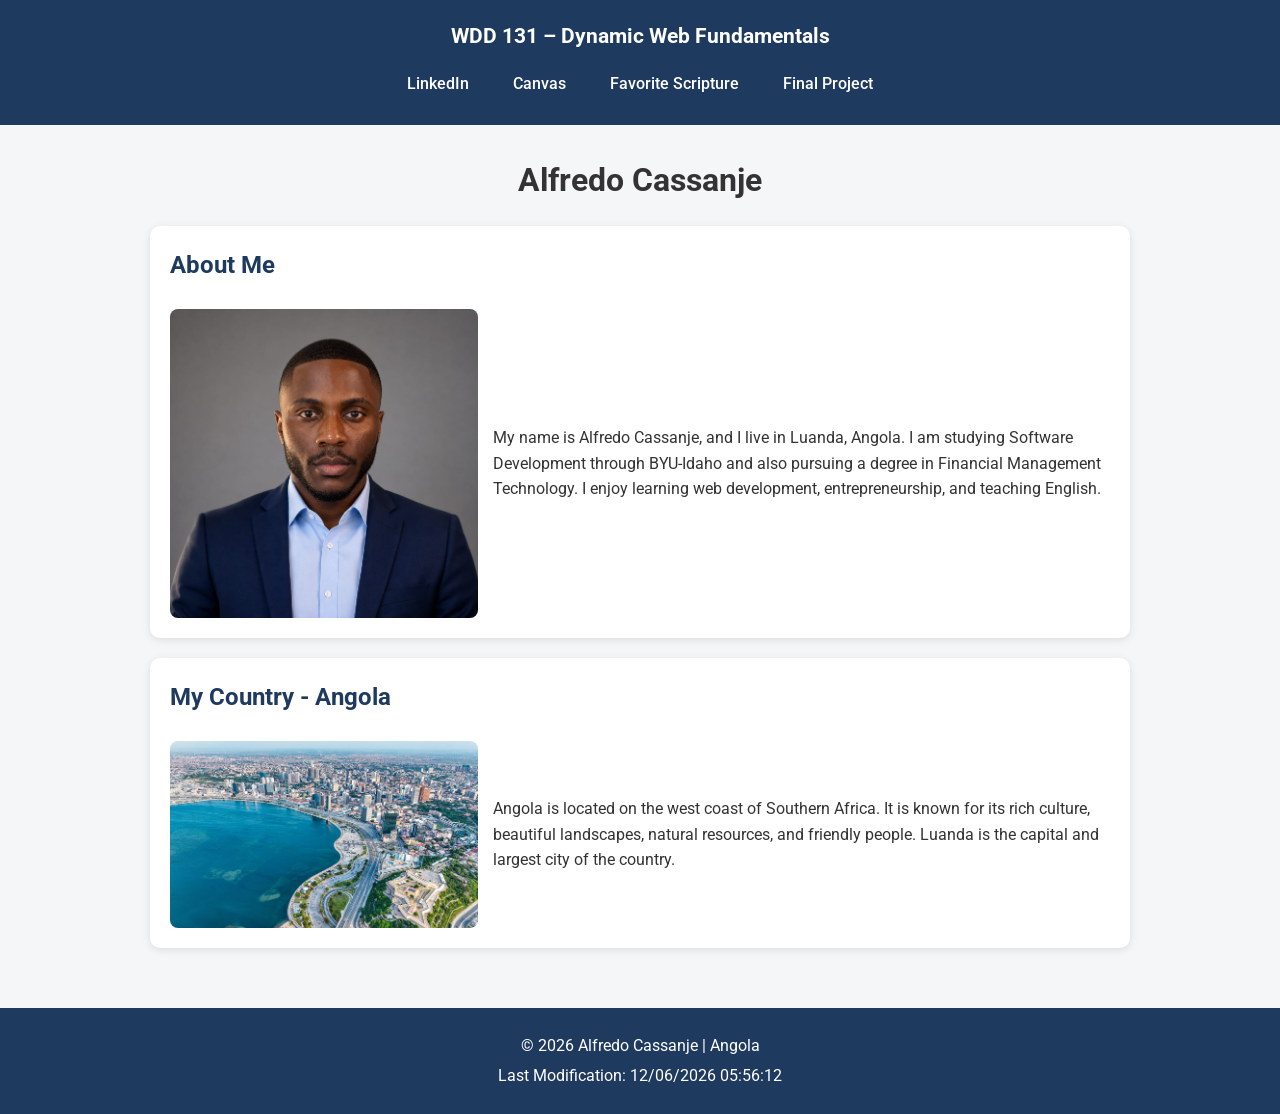
==== index.html @ d2b7ea95 "verygood" ====
<!DOCTYPE html>
<html lang="en-us">

<head>
    <meta charset="UTF-8">
    <meta name="viewport" content="width=device-width, initial-scale=1.0">

    <title>WDD 131 – Dynamic Web Fundamentals – Alfredo Cassanje</title>

    <meta name="description"
        content="WDD 131 – Dynamic Web Fundamentals. Alfredo Cassanje. HTML, CSS, JavaScript, Web Development, BYU-Idaho.">

    <meta name="author" content="Alfredo Cassanje">

    <!-- Google Fonts -->
    <link rel="preconnect" href="https://fonts.googleapis.com">
    <link rel="preconnect" href="https://fonts.gstatic.com" crossorigin>
    <link href="https://fonts.googleapis.com/css2?family=Roboto:wght@400;700&display=swap" rel="stylesheet">

    <!-- CSS -->
    <link rel="stylesheet" href="styles/base.css">

    <!-- JavaScript -->
    <script src="scripts/getdates.js" defer></script>
</head>

<body>

    <header>

        <span id="course-title">
            WDD 131 – Dynamic Web Fundamentals
        </span>

        <nav>
            <a href="https://www.linkedin.com/" target="_blank">LinkedIn</a>

            <a href="https://byupw.instructure.com/" target="_blank">Canvas</a>

            <a href="https://www.churchofjesuschrist.org/study/scriptures/bofm/1-ne/3?lang=eng&id=p7#p7"
                target="_blank">
                Favorite Scripture
            </a>

            <a href="#">Final Project</a>
        </nav>

    </header>

    <main>

        <h1>Alfredo Cassanje</h1>

        <section class="card">

            <h2>About Me</h2>

            <img src="images/profile.jpg" alt="Photo of Alfredo Cassanje">

            <p>
                My name is Alfredo Cassanje, and I live in Luanda, Angola.
                I am studying Software Development through BYU-Idaho and also
                pursuing a degree in Financial Management Technology. I enjoy
                learning web development, entrepreneurship, and teaching English.
            </p>

        </section>

        <section class="card">

            <h2>My Country - Angola</h2>

            <img src="images/angola.jpg" alt="Landscape of Angola">

            <p>
                Angola is located on the west coast of Southern Africa.
                It is known for its rich culture, beautiful landscapes,
                natural resources, and friendly people. Luanda is the capital
                and largest city of the country.
            </p>

        </section>

    </main>

    <footer>

        <p>
            &copy;
            <span id="currentyear"></span>
            Alfredo Cassanje | Angola
        </p>

        <p id="lastModified"></p>

    </footer>

</body>

</html>
---- styles/base.css ----
/* =========================
   RESET BÁSICO
========================= */
* {
    margin: 0;
    padding: 0;
    box-sizing: border-box;
}

/* =========================
   BODY
========================= */
body {
    font-family: 'Roboto', sans-serif;
    line-height: 1.6;
    background-color: #f4f6f8;
    color: #333;
}

/* =========================
   HEADER
========================= */
header {
    background-color: #1f3a5f;
    color: white;
    padding: 20px;
    text-align: center;
}

/* Título do curso */
#course-title {
    display: block;
    font-size: 1.3rem;
    font-weight: bold;
    margin-bottom: 10px;
}

/* =========================
   NAVIGATION (FLEXBOX)
========================= */
nav {
    display: flex;
    justify-content: center;
    gap: 20px;
    flex-wrap: wrap;
}

nav a {
    color: white;
    text-decoration: none;
    font-weight: 500;
    padding: 8px 12px;
    border-radius: 5px;
    transition: all 0.3s ease;
}

nav a:hover {
    background-color: white;
    color: #1f3a5f;
}

/* =========================
   MAIN
========================= */
main {
    max-width: 1000px;
    margin: 20px auto;
    padding: 10px;
}

/* Título principal */
main h1 {
    text-align: center;
    margin-bottom: 20px;
}

/* =========================
   CARDS (GRID)
========================= */
.card {
    background: white;
    padding: 20px;
    margin-bottom: 20px;
    border-radius: 10px;
    box-shadow: 0 2px 8px rgba(0,0,0,0.1);

    display: grid;
    grid-template-columns: 1fr 2fr;
    gap: 15px;
    align-items: center;
}

.card h2 {
    grid-column: 1 / -1;
    margin-bottom: 10px;
    color: #1f3a5f;
}

.card img {
    width: 100%;
    border-radius: 8px;
}

/* =========================
   FOOTER
========================= */
footer {
    text-align: center;
    padding: 20px;
    background-color: #1f3a5f;
    color: white;
    margin-top: 30px;
}

footer p {
    margin: 5px 0;
}

/* =========================
   RESPONSIVO
========================= */
@media (max-width: 700px) {
    .card {
        grid-template-columns: 1fr;
        text-align: center;
    }

    nav {
        flex-direction: column;
        gap: 10px;
    }
}
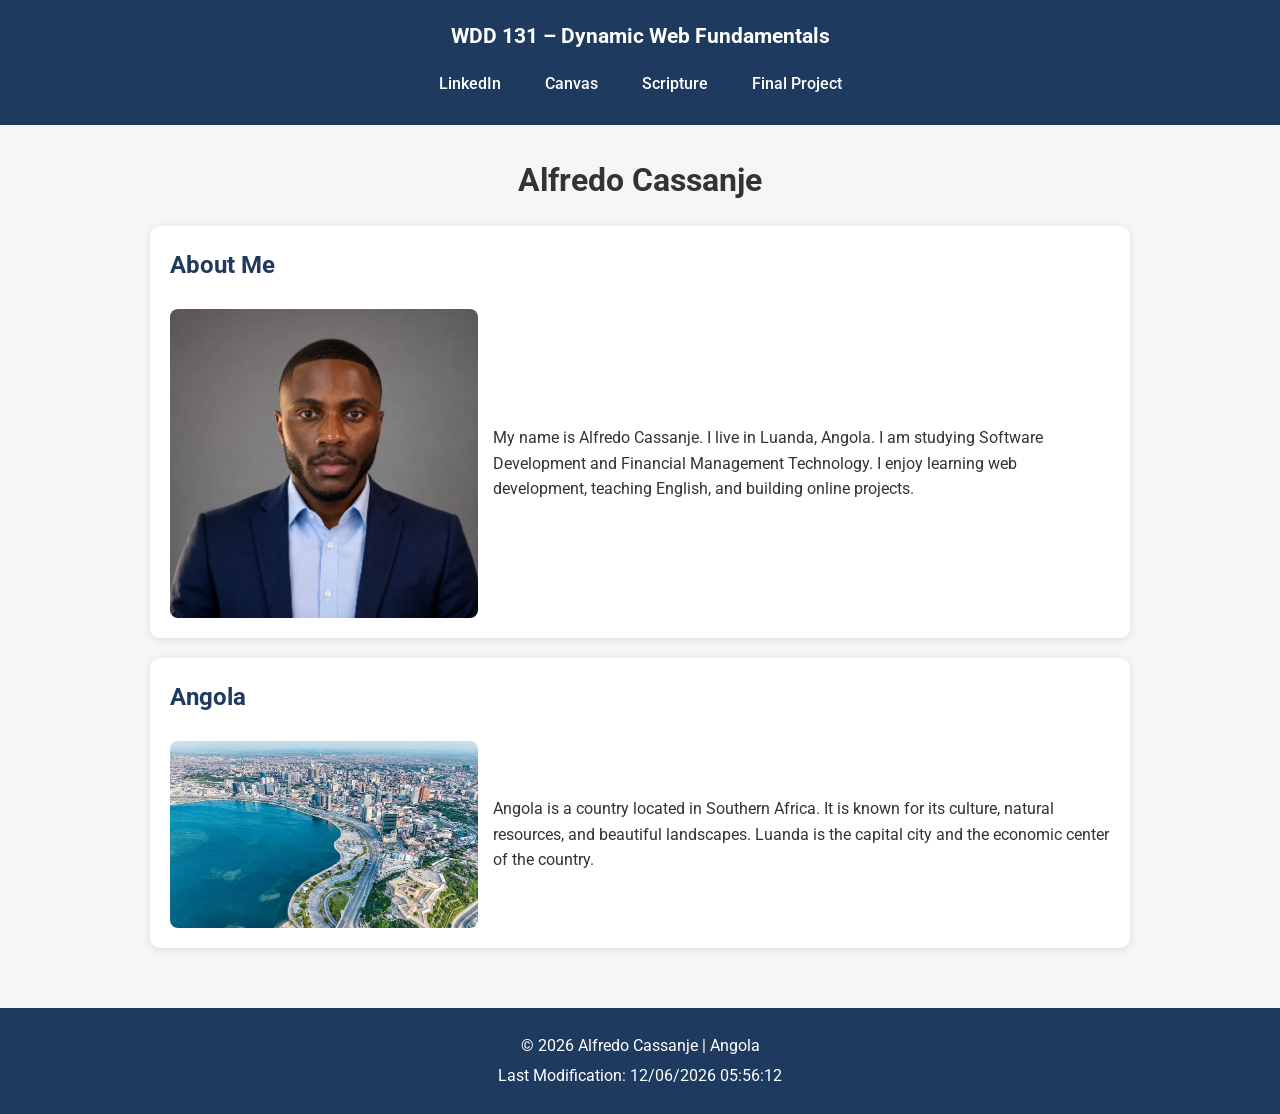
==== commit d64d2204: "de" ====
--- a/index.html
+++ b/index.html
@@ -8,7 +8,7 @@
     <title>WDD 131 – Dynamic Web Fundamentals – Alfredo Cassanje</title>
 
     <meta name="description"
-        content="WDD 131 – Dynamic Web Fundamentals. Alfredo Cassanje. HTML, CSS, JavaScript, Web Development, BYU-Idaho.">
+        content="WDD 131 – Dynamic Web Fundamentals. Alfredo Cassanje. HTML, CSS, JavaScript, web development basics and personal learning project from Angola.">
 
     <meta name="author" content="Alfredo Cassanje">
 
@@ -20,12 +20,13 @@
     <!-- CSS -->
     <link rel="stylesheet" href="styles/base.css">
 
-    <!-- JavaScript -->
+    <!-- JS -->
     <script src="scripts/getdates.js" defer></script>
 </head>
 
 <body>
 
+    <!-- HEADER -->
     <header>
 
         <span id="course-title">
@@ -39,7 +40,7 @@
 
             <a href="https://www.churchofjesuschrist.org/study/scriptures/bofm/1-ne/3?lang=eng&id=p7#p7"
                 target="_blank">
-                Favorite Scripture
+                Scripture
             </a>
 
             <a href="#">Final Project</a>
@@ -47,6 +48,7 @@
 
     </header>
 
+    <!-- MAIN -->
     <main>
 
         <h1>Alfredo Cassanje</h1>
@@ -58,31 +60,30 @@
             <img src="images/profile.jpg" alt="Photo of Alfredo Cassanje">
 
             <p>
-                My name is Alfredo Cassanje, and I live in Luanda, Angola.
-                I am studying Software Development through BYU-Idaho and also
-                pursuing a degree in Financial Management Technology. I enjoy
-                learning web development, entrepreneurship, and teaching English.
+                My name is Alfredo Cassanje. I live in Luanda, Angola.
+                I am studying Software Development and Financial Management Technology.
+                I enjoy learning web development, teaching English, and building online projects.
             </p>
 
         </section>
 
         <section class="card">
 
-            <h2>My Country - Angola</h2>
+            <h2>Angola</h2>
 
             <img src="images/angola.jpg" alt="Landscape of Angola">
 
             <p>
-                Angola is located on the west coast of Southern Africa.
-                It is known for its rich culture, beautiful landscapes,
-                natural resources, and friendly people. Luanda is the capital
-                and largest city of the country.
+                Angola is a country located in Southern Africa.
+                It is known for its culture, natural resources, and beautiful landscapes.
+                Luanda is the capital city and the economic center of the country.
             </p>
 
         </section>
 
     </main>
 
+    <!-- FOOTER -->
     <footer>
 
         <p>
--- a/styles/base.css
+++ b/styles/base.css
@@ -118,7 +118,7 @@
 
 /* =========================
    RESPONSIVO
-========================= */
+========================== */
 @media (max-width: 700px) {
     .card {
         grid-template-columns: 1fr;
